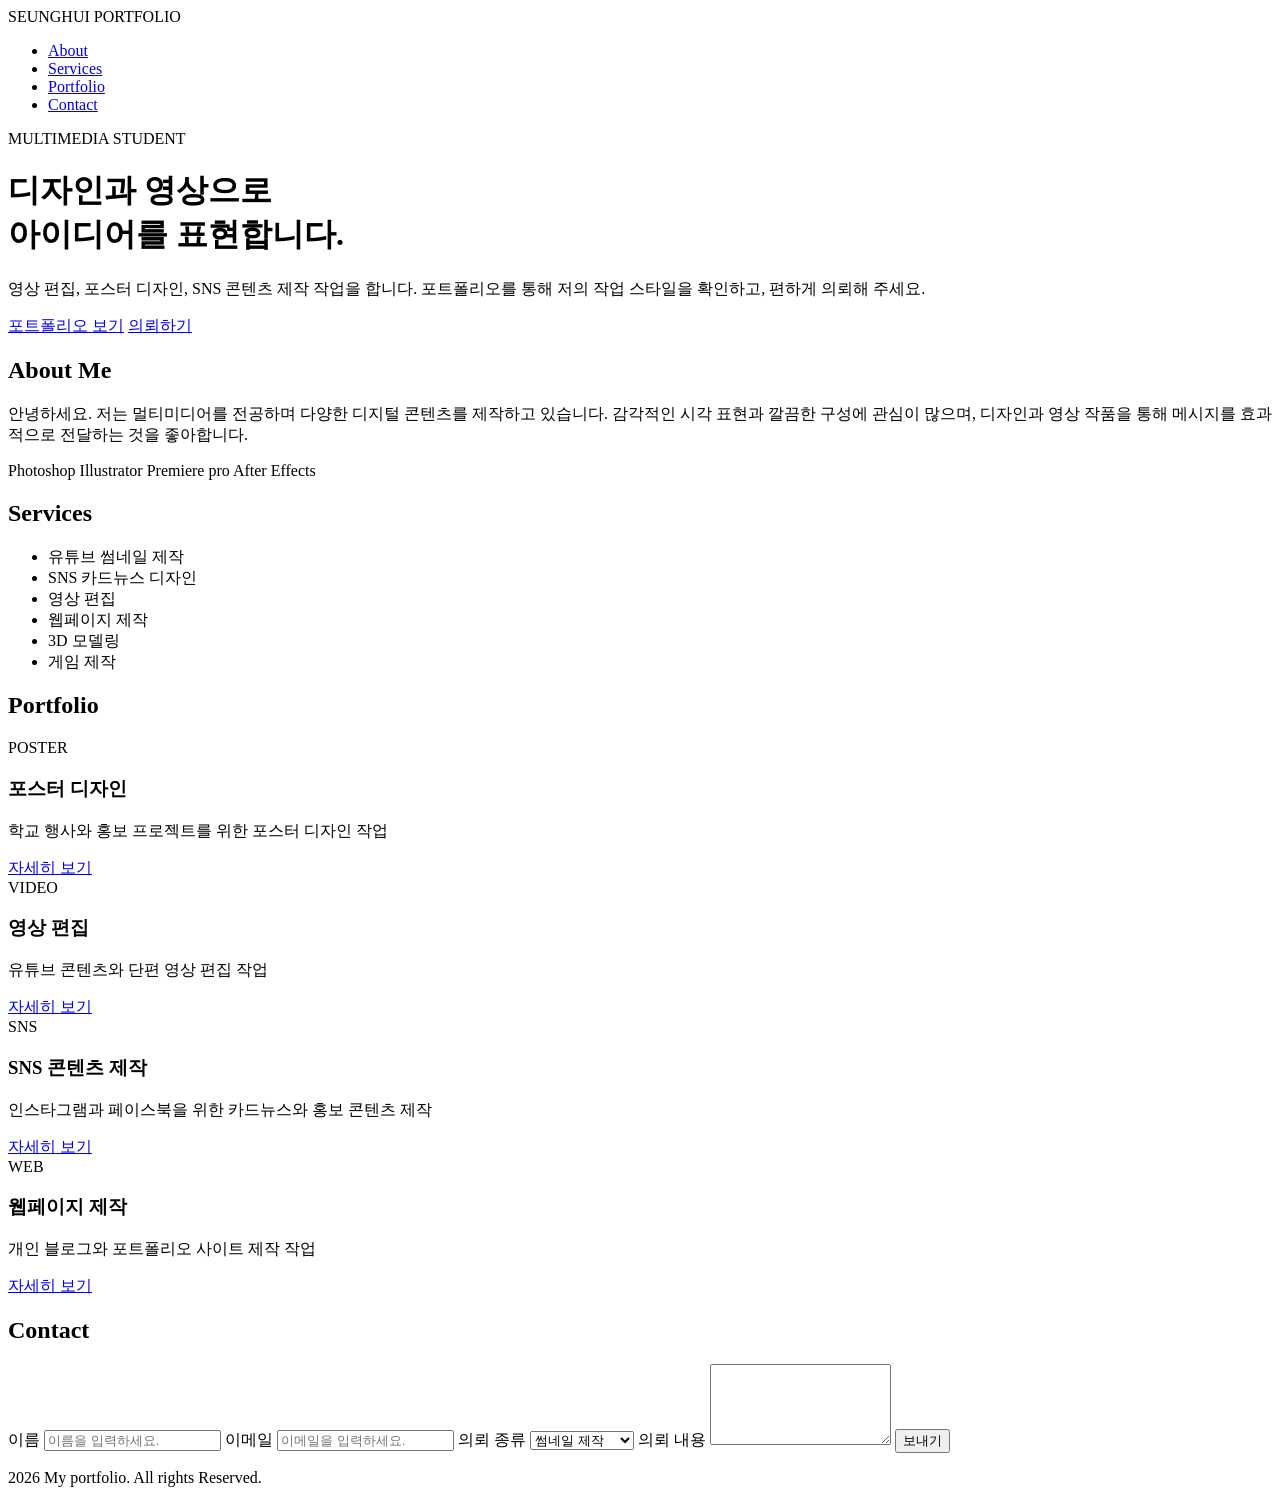
==== index.html @ 31e4a4b2 "Add files via upload" ====
<!DOCTYPE html>
<html lang="en">
    <head>
        <meta charset="UTF-8">
        <meta name="viewport" content="width=device-width, initial-scale=1.0">
        <title>Seunghui portfolio</title>
    </head>
    <body>
        <nav>
        <div>SEUNGHUI PORTFOLIO</div>
        <ul>
            <li><a href="#about">About</a></li>
            <li><a href="#services">Services</a></li>
            <li><a href="#portfolio">Portfolio</a></li>
            <li><a href="#contact">Contact</a></li>
        </ul>
</nav>

<header>
        <div>
            <p>MULTIMEDIA STUDENT</p>
            <h1>디자인과 영상으로<br> 아이디어를 표현합니다.</h1>
            <p>영상 편집, 포스터 디자인, SNS 콘텐츠 제작 작업을 합니다. 포트폴리오를 통해 저의 작업 스타일을 확인하고, 편하게 의뢰해 주세요.</p>

            <div>
                <a href="#">포트폴리오 보기</a>
                <a href="#">의뢰하기</a>
            </div>
        </div>
        </header>

        <section id="about"> 
        <h2>About Me</h2>
        <p>안녕하세요. 저는 멀티미디어를 전공하며 다양한 디지털 콘텐츠를 제작하고 있습니다.
            감각적인 시각 표현과 깔끔한 구성에 관심이 많으며, 디자인과 영상 작품을 통해 메시지를 효과적으로 전달하는 것을 좋아합니다.
        </p>

        <div>
            <span>Photoshop</span>
            <span>Illustrator</span>
            <span>Premiere pro</span>
            <span>After Effects</span>
        </div>
        </section>

        <section id="services"> 
            <h2>Services</h2>
            <ul>
                <li>유튜브 썸네일 제작</li>
                <li>SNS 카드뉴스 디자인</li>
                <li>영상 편집</li>
                <li>웹페이지 제작</li>
                <li>3D 모델링</li>
                <li>게임 제작</li>
            </ul>
        </section>

        <section id="portfolio"> 
            <h2>Portfolio</h2>
            <div class="portfolio-grid">
                <div class="card">
                    <div>POSTER</div>
                    <h3>포스터 디자인</h3>
                    <p>학교 행사와 홍보 프로젝트를 위한 포스터 디자인 작업</p> 
                    <a href="#">자세히 보기</a>
                </div>

                <div class="card">
                    <div>VIDEO</div>
                    <h3>영상 편집</h3>
                    <p>유튜브 콘텐츠와 단편 영상 편집 작업</p>
                    <a href="#">자세히 보기</a>
                </div>

                <div class="card">
                    <div>SNS</div>
                    <h3>SNS 콘텐츠 제작</h3>
                    <p>인스타그램과 페이스북을 위한 카드뉴스와 홍보 콘텐츠 제작</p>
                    <a href="#">자세히 보기</a>
                </div>

                <div class="card">
                    <div>WEB</div>
                    <h3>웹페이지 제작</h3>
                    <p>개인 블로그와 포트폴리오 사이트 제작 작업</p>
                    <a href="#">자세히 보기</a>
                </div>
            </div>
        </section>

        <section id="contact"> 
            <h2>Contact</h2>

            <form>
                <label for="name">이름</label>
                <input type="text" name="name" placeholder="이름을 입력하세요.">

                <label for="email">이메일</label>
                <input type="email" name="email" placeholder="이메일을 입력하세요.">
                
                <label for="type">의뢰 종류</label>
                <select name="type">
                    <option>썸네일 제작</option>
                    <option>포스터 디자인</option>
                    <option>영상 편집</option>
                    <option>웹페이지 제작</option>
                </select>

                <label>의뢰 내용</label>
                <textarea name="message" placeholder="의뢰할 내용을 입력하세요." rows="5">
                </textarea>

                <input type="submit" value="보내기">
            </form>
        </section>

         <footer>
         <p>2026 My portfolio. All rights Reserved.</p>
         </footer>
    </body>

    </body>
</html>
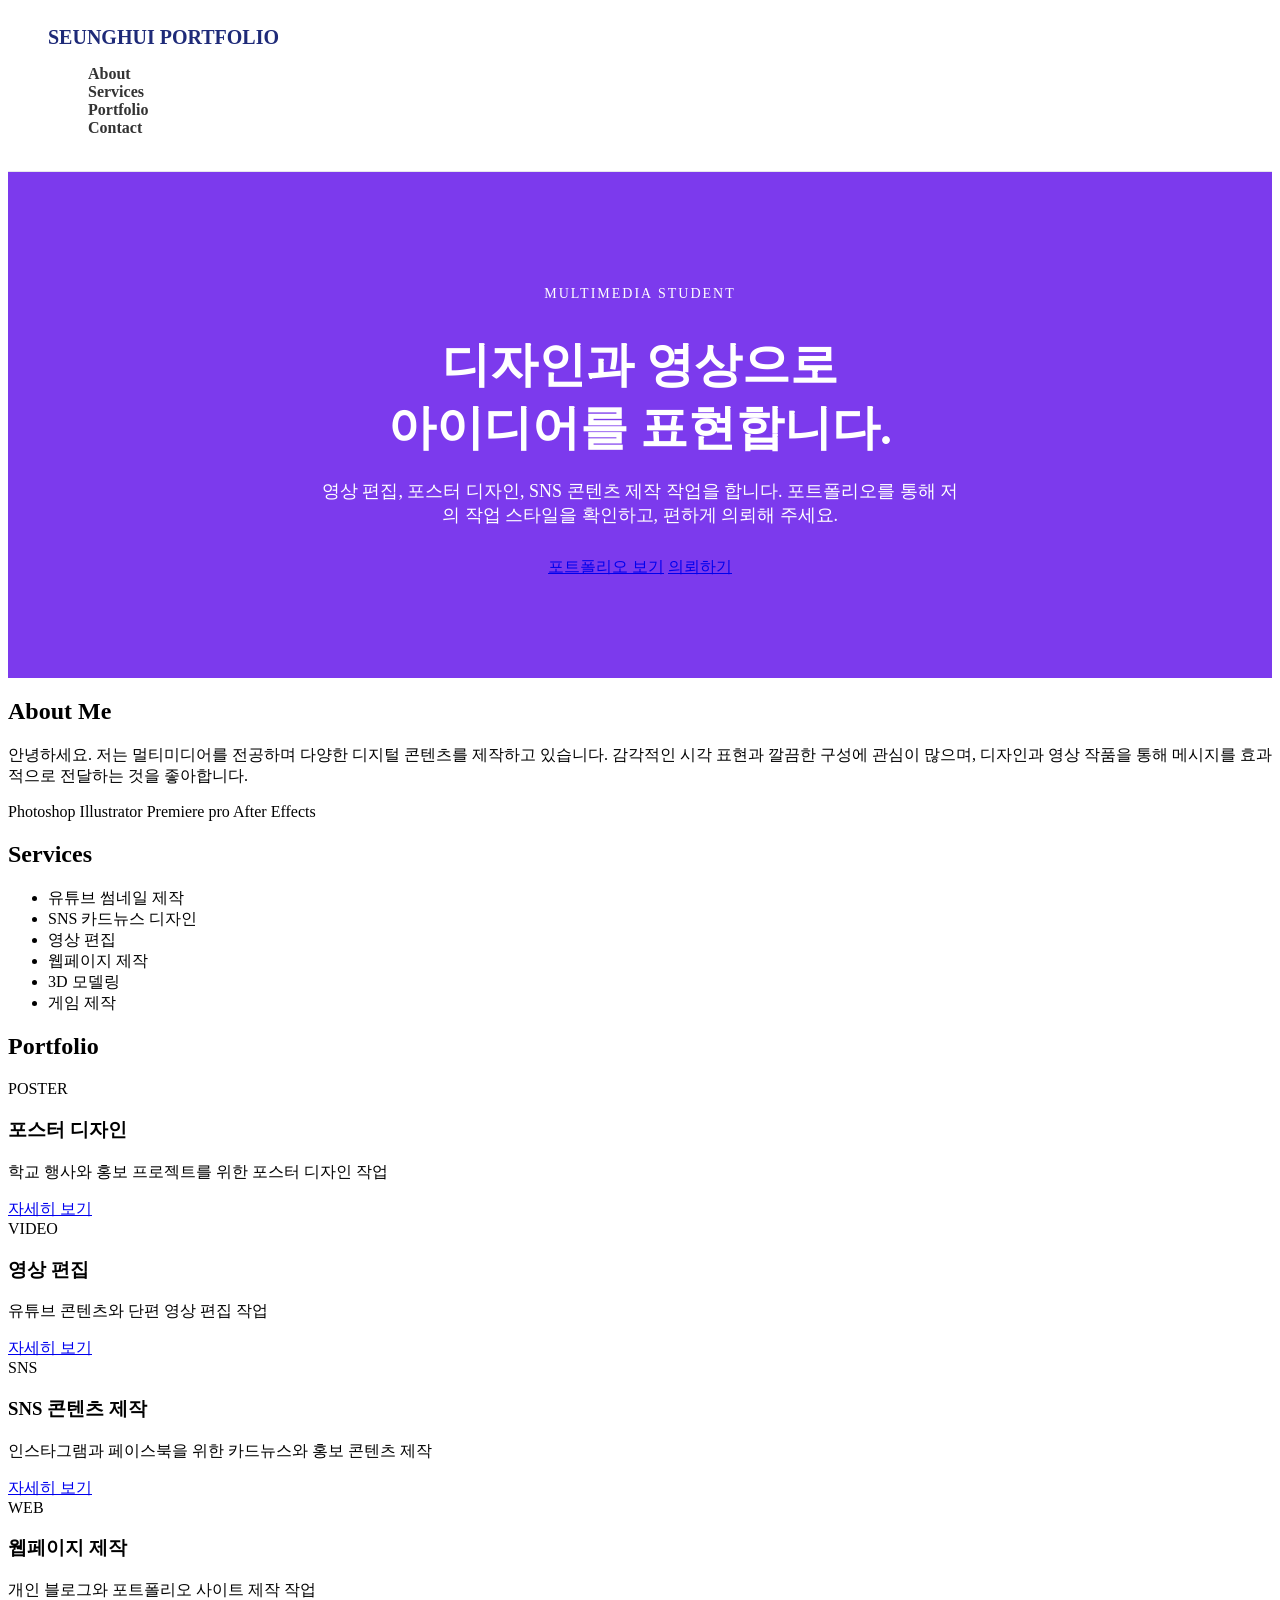
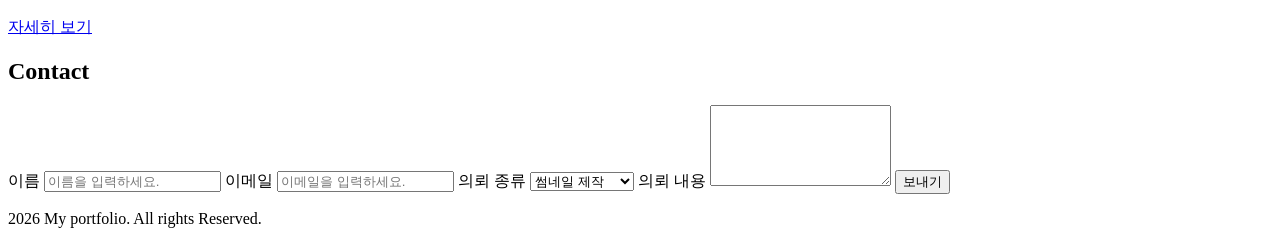
==== commit e200e2b5: "Add files via upload" ====
--- a/index.html
+++ b/index.html
@@ -4,10 +4,11 @@
         <meta charset="UTF-8">
         <meta name="viewport" content="width=device-width, initial-scale=1.0">
         <title>Seunghui portfolio</title>
+        <link rel="stylesheet" href="style.css">
     </head>
     <body>
         <nav>
-        <div>SEUNGHUI PORTFOLIO</div>
+        <div class="logo">SEUNGHUI PORTFOLIO</div>
         <ul>
             <li><a href="#about">About</a></li>
             <li><a href="#services">Services</a></li>
@@ -16,13 +17,13 @@
         </ul>
 </nav>
 
-<header>
-        <div>
-            <p>MULTIMEDIA STUDENT</p>
+<header class="hero">
+        <div class="hero-text">
+            <p class="small-title">MULTIMEDIA STUDENT</p>
             <h1>디자인과 영상으로<br> 아이디어를 표현합니다.</h1>
-            <p>영상 편집, 포스터 디자인, SNS 콘텐츠 제작 작업을 합니다. 포트폴리오를 통해 저의 작업 스타일을 확인하고, 편하게 의뢰해 주세요.</p>
+            <p class="hero-description">영상 편집, 포스터 디자인, SNS 콘텐츠 제작 작업을 합니다. 포트폴리오를 통해 저의 작업 스타일을 확인하고, 편하게 의뢰해 주세요.</p>
 
-            <div>
+            <div class="hero-buttons">
                 <a href="#">포트폴리오 보기</a>
                 <a href="#">의뢰하기</a>
             </div>
--- a/style.css
+++ b/style.css
@@ -0,0 +1,50 @@
+nav {
+background-color: #ffff;
+border-bottom: 1px solid #e5e7eb;
+padding: 18px 40px;
+}
+
+nav ul {
+    list-style: none;
+}
+
+nav ul li a {
+    text-decoration: none;
+    color: #333;
+    font-weight: bold;
+}
+
+nav ul li a:hover{
+    color: #7c3aed;
+}
+
+.logo{
+    font-size: 20px;
+    font-weight: bold;
+    color: #1e2a78;
+}
+
+.hero{
+    background-color: #7c3aed;
+    color: white;
+    padding: 100px 20px;
+    text-align: center;
+}
+
+.small-title{
+    font-size: 14px;
+    letter-spacing: 2px;
+    margin-bottom: 15px;
+}
+
+.hero h1{
+    font-size: 48px;
+    margin-bottom: 20px;
+    line-height: 1.3;
+}
+
+.hero-description{
+    font-size: 18px;
+    width: 650px;
+    margin: 0 auto 30px auto;
+}
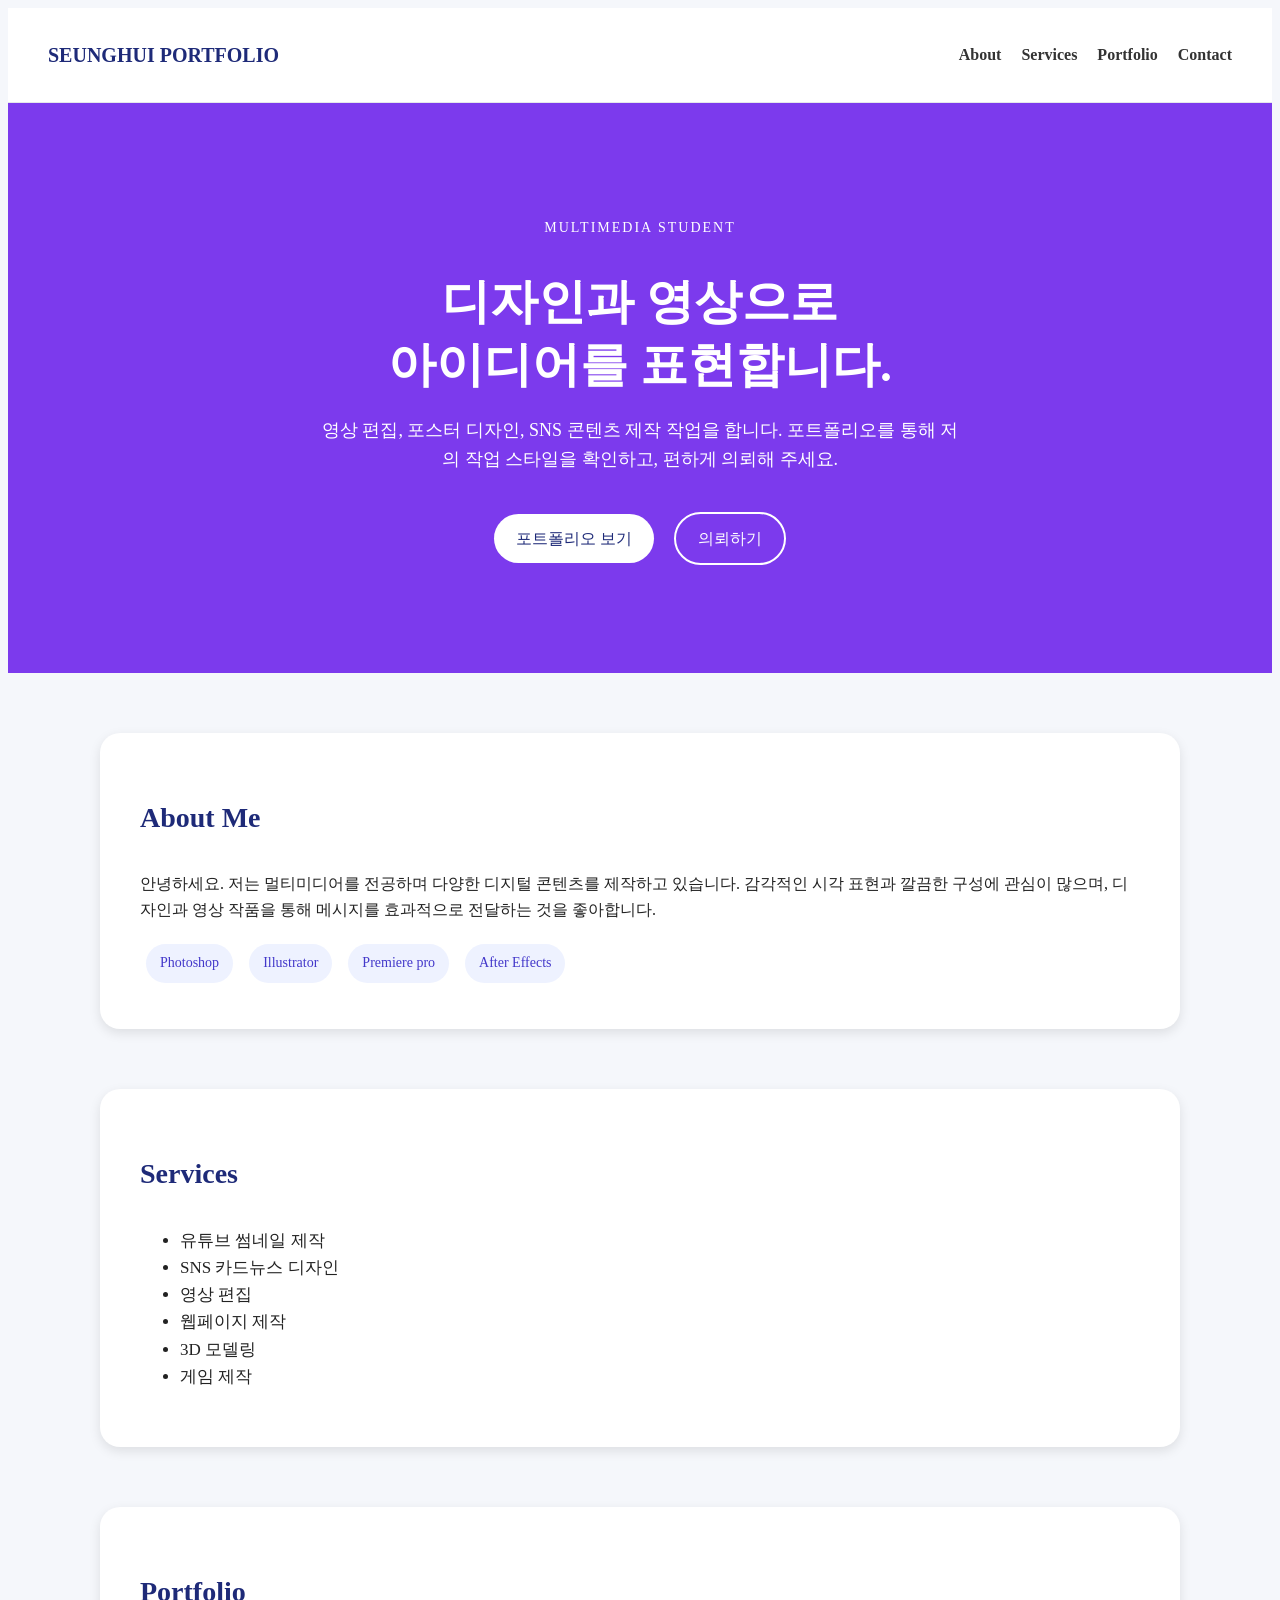
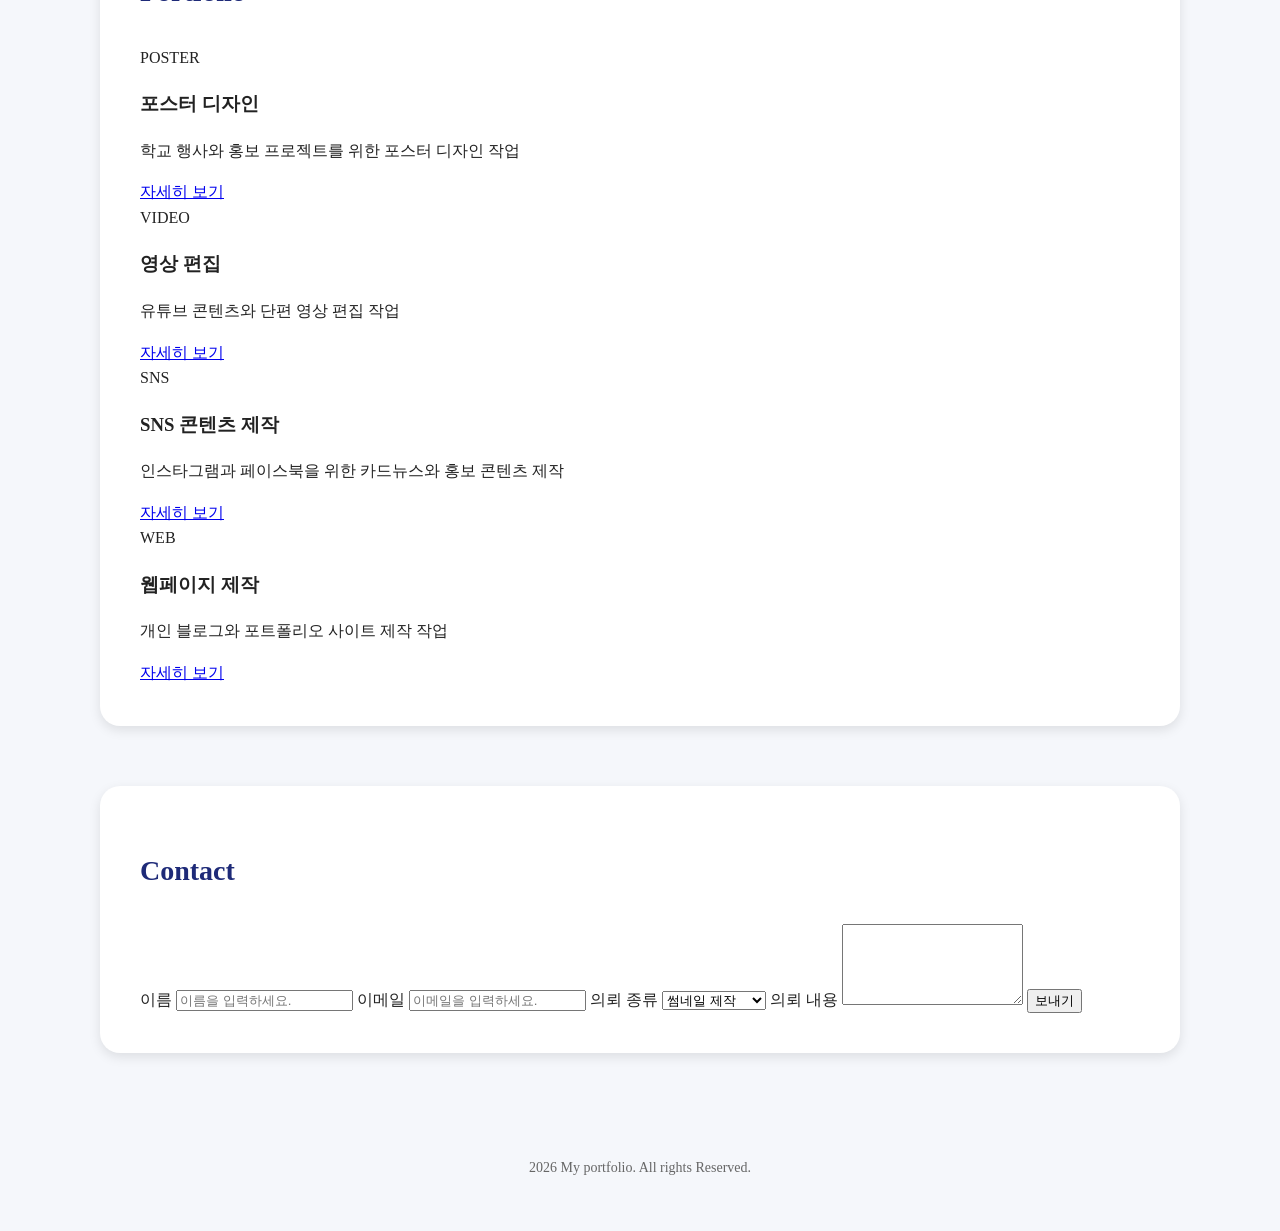
==== commit a89fdc80: "Add files via upload" ====
--- a/index.html
+++ b/index.html
@@ -24,8 +24,8 @@
             <p class="hero-description">영상 편집, 포스터 디자인, SNS 콘텐츠 제작 작업을 합니다. 포트폴리오를 통해 저의 작업 스타일을 확인하고, 편하게 의뢰해 주세요.</p>
 
             <div class="hero-buttons">
-                <a href="#">포트폴리오 보기</a>
-                <a href="#">의뢰하기</a>
+                <a href="#" class="btn first">포트폴리오 보기</a>
+                <a href="#" class="btn second">의뢰하기</a>
             </div>
         </div>
         </header>
@@ -36,7 +36,7 @@
             감각적인 시각 표현과 깔끔한 구성에 관심이 많으며, 디자인과 영상 작품을 통해 메시지를 효과적으로 전달하는 것을 좋아합니다.
         </p>
 
-        <div>
+        <div class="skills">
             <span>Photoshop</span>
             <span>Illustrator</span>
             <span>Premiere pro</span>
@@ -44,7 +44,7 @@
         </div>
         </section>
 
-        <section id="services"> 
+        <section id="service"> 
             <h2>Services</h2>
             <ul>
                 <li>유튜브 썸네일 제작</li>
--- a/style.css
+++ b/style.css
@@ -2,10 +2,16 @@
 background-color: #ffff;
 border-bottom: 1px solid #e5e7eb;
 padding: 18px 40px;
+display: flex;
+justify-content: space-between;
+align-items: center;
 }
 
 nav ul {
     list-style: none;
+    display: flex;
+    justify-content: space-between;
+    gap:20px;
 }
 
 nav ul li a {
@@ -47,4 +53,73 @@
     font-size: 18px;
     width: 650px;
     margin: 0 auto 30px auto;
+}
+
+.btn{
+    display: inline-block;
+    padding: 12px 22px;
+    border-radius: 30px;
+    text-decoration: none;
+    margin: 8px;
+}
+
+.first{
+background-color: white;
+color: #1e2a78;
+}
+
+.first:hover{
+    background-color: #f3f4f6;
+}
+
+.second{
+border: 2px solid white;
+color: white;
+}
+
+.second:hover{
+    background-color: white;
+    color: #1e2a78;
+}
+
+body{
+    background-color: #f5f7fb;
+    color: #222;
+    line-height: 1.6
+}
+
+section{
+    background-color: white;
+    width: 1000px;
+    margin: 60px auto;
+    padding: 40px;
+    border-radius: 20px;
+    box-shadow: rgba(0, 0, 0, 0.1) 0px 4px 12px;
+}
+
+section h2{
+    font-size: 28px;
+    margin-bottom: 30px;
+    color: #1e2a78;
+}
+
+.skills span{
+    display: inline-block;
+    background-color: #eef2ff;
+    padding: 8px 14px;
+    border-radius: 20px;
+    margin: 6px;
+    font-size: 14px;
+    color: #4338ca;
+}
+
+#service ul{
+    font-size: 17px;
+}
+
+footer{
+    text-align: center;
+    padding: 30px 20px;
+    color: #666;
+    font-size: 14px;
 }
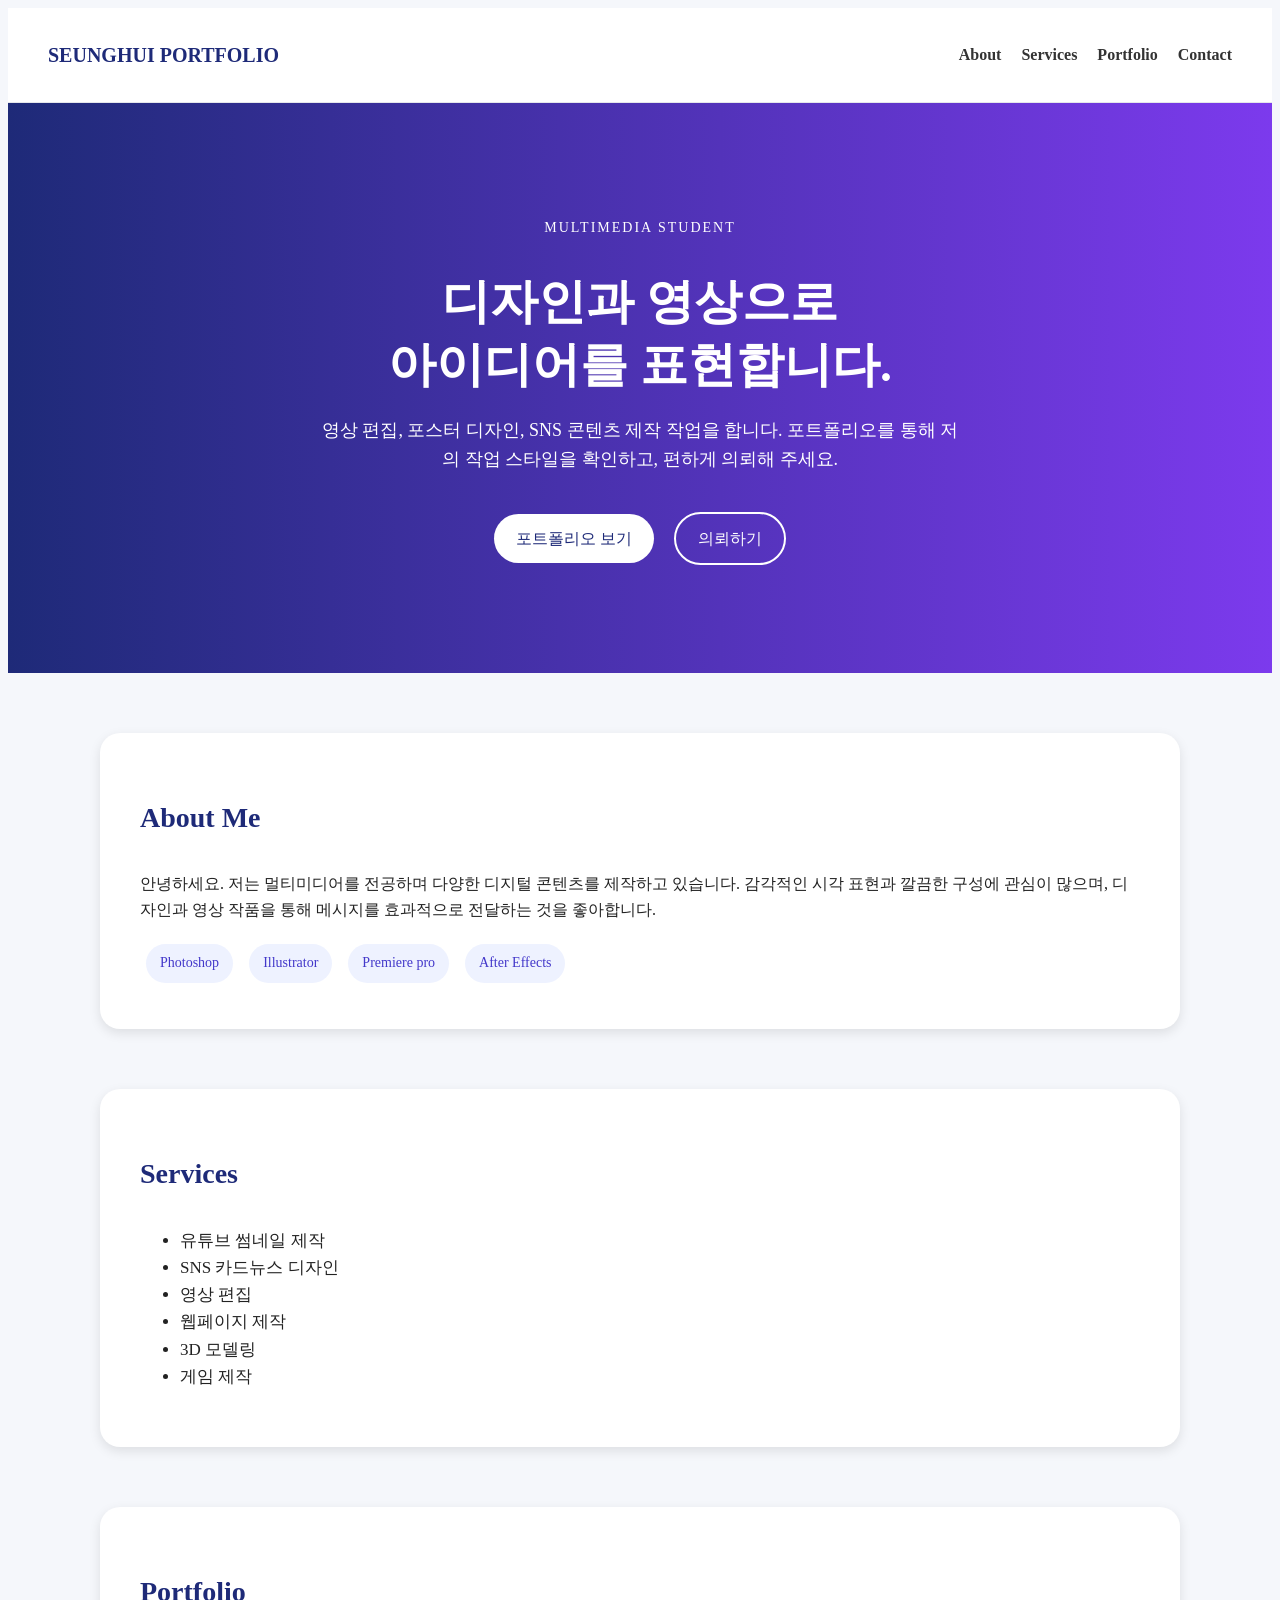
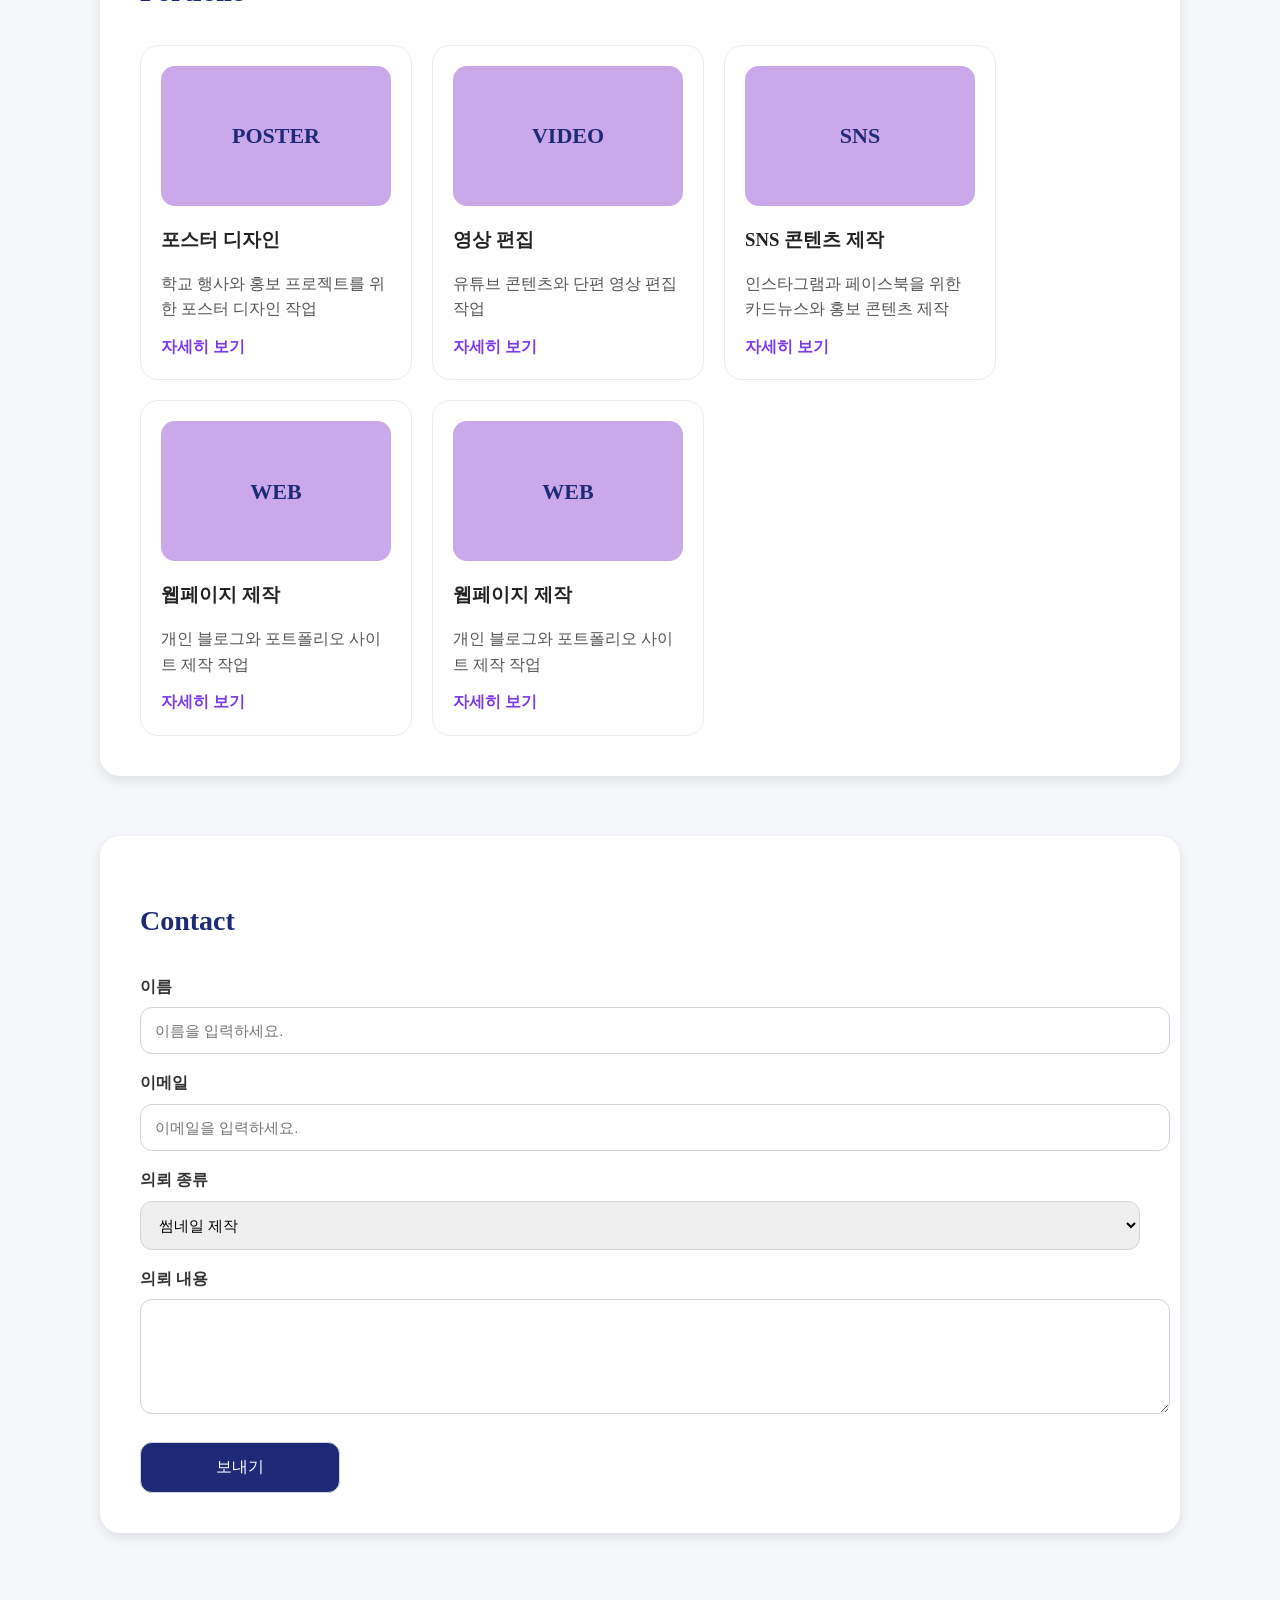
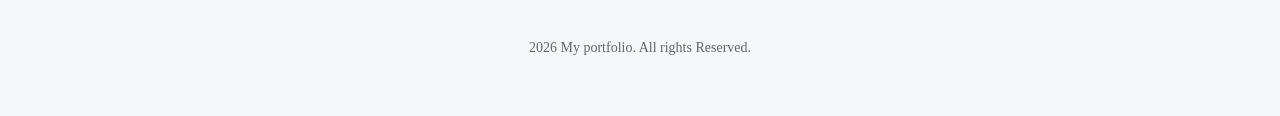
==== commit 30599bb0: "Add files via upload" ====
--- a/index.html
+++ b/index.html
@@ -60,39 +60,47 @@
             <h2>Portfolio</h2>
             <div class="portfolio-grid">
                 <div class="card">
-                    <div>POSTER</div>
+                    <div class="card-image">POSTER</div>
                     <h3>포스터 디자인</h3>
                     <p>학교 행사와 홍보 프로젝트를 위한 포스터 디자인 작업</p> 
                     <a href="#">자세히 보기</a>
                 </div>
 
                 <div class="card">
-                    <div>VIDEO</div>
+                    <div class="card-image">VIDEO</div>
                     <h3>영상 편집</h3>
                     <p>유튜브 콘텐츠와 단편 영상 편집 작업</p>
                     <a href="#">자세히 보기</a>
                 </div>
 
                 <div class="card">
-                    <div>SNS</div>
+                    <div class="card-image">SNS</div>
                     <h3>SNS 콘텐츠 제작</h3>
                     <p>인스타그램과 페이스북을 위한 카드뉴스와 홍보 콘텐츠 제작</p>
                     <a href="#">자세히 보기</a>
                 </div>
 
                 <div class="card">
-                    <div>WEB</div>
+                    <div class="card-image">WEB</div>
                     <h3>웹페이지 제작</h3>
                     <p>개인 블로그와 포트폴리오 사이트 제작 작업</p>
                     <a href="#">자세히 보기</a>
                 </div>
+
+                 <div class="card">
+                    <div class="card-image">WEB</div>
+                    <h3>웹페이지 제작</h3>
+                    <p>개인 블로그와 포트폴리오 사이트 제작 작업</p>
+                    <a href="#">자세히 보기</a>
+                </div>
+
             </div>
         </section>
 
         <section id="contact"> 
             <h2>Contact</h2>
 
-            <form>
+            <form class="contact-form">
                 <label for="name">이름</label>
                 <input type="text" name="name" placeholder="이름을 입력하세요.">
 
--- a/style.css
+++ b/style.css
@@ -31,7 +31,8 @@
 }
 
 .hero{
-    background-color: #7c3aed;
+   background: #b08989;
+background: linear-gradient(to right, #1e2a78, #7c3aed);
     color: white;
     padding: 100px 20px;
     text-align: center;
@@ -122,4 +123,76 @@
     padding: 30px 20px;
     color: #666;
     font-size: 14px;
+}
+
+.card{
+    width: 230px;
+    border: 1px solid #ececec;
+    border-radius: 18px;
+    padding: 20px;
+}
+
+.card h3{
+    color: #222;
+    margin-bottom: 15px;
+}
+
+.card p{
+    color: #555;
+    margin-bottom: 12px;
+}
+
+.card a{
+    color: #7c3aed;
+    text-decoration: none;
+    font-weight: bold;
+}
+
+.card a:hover{
+    text-decoration: underline;
+}
+
+.card-image{
+    height: 140px;
+    background-color: rgb(202, 168, 234);
+    border-radius: 14px;
+    font-size: 22px;
+    font-weight: bold;
+    color: #1e2a78;
+    display: flex;
+    justify-content: center;
+    align-items: center;
+    margin-bottom: 18px;
+}
+
+.portfolio-grid{
+    display: flex;
+    gap: 20px;
+    flex-wrap: wrap;
+}
+
+.contact-form label{
+display: block;
+margin-top: 16px;
+margin-bottom: 8px;
+color: #333;
+font-weight: bold;
+}
+
+.contact-form input,
+.contact-form select,
+.contact-form textarea{
+    width: 100%;
+    padding: 14px;
+    border: 1px solid #d1d5db;
+    border-radius: 12px;
+    font-size: 15px;
+}
+
+.contact-form input[type="submit"]{
+    margin-top: 20px;
+    background-color: #1e2a78;
+    color: white;
+    width: 200px;
+    font-size: 16px;
 }
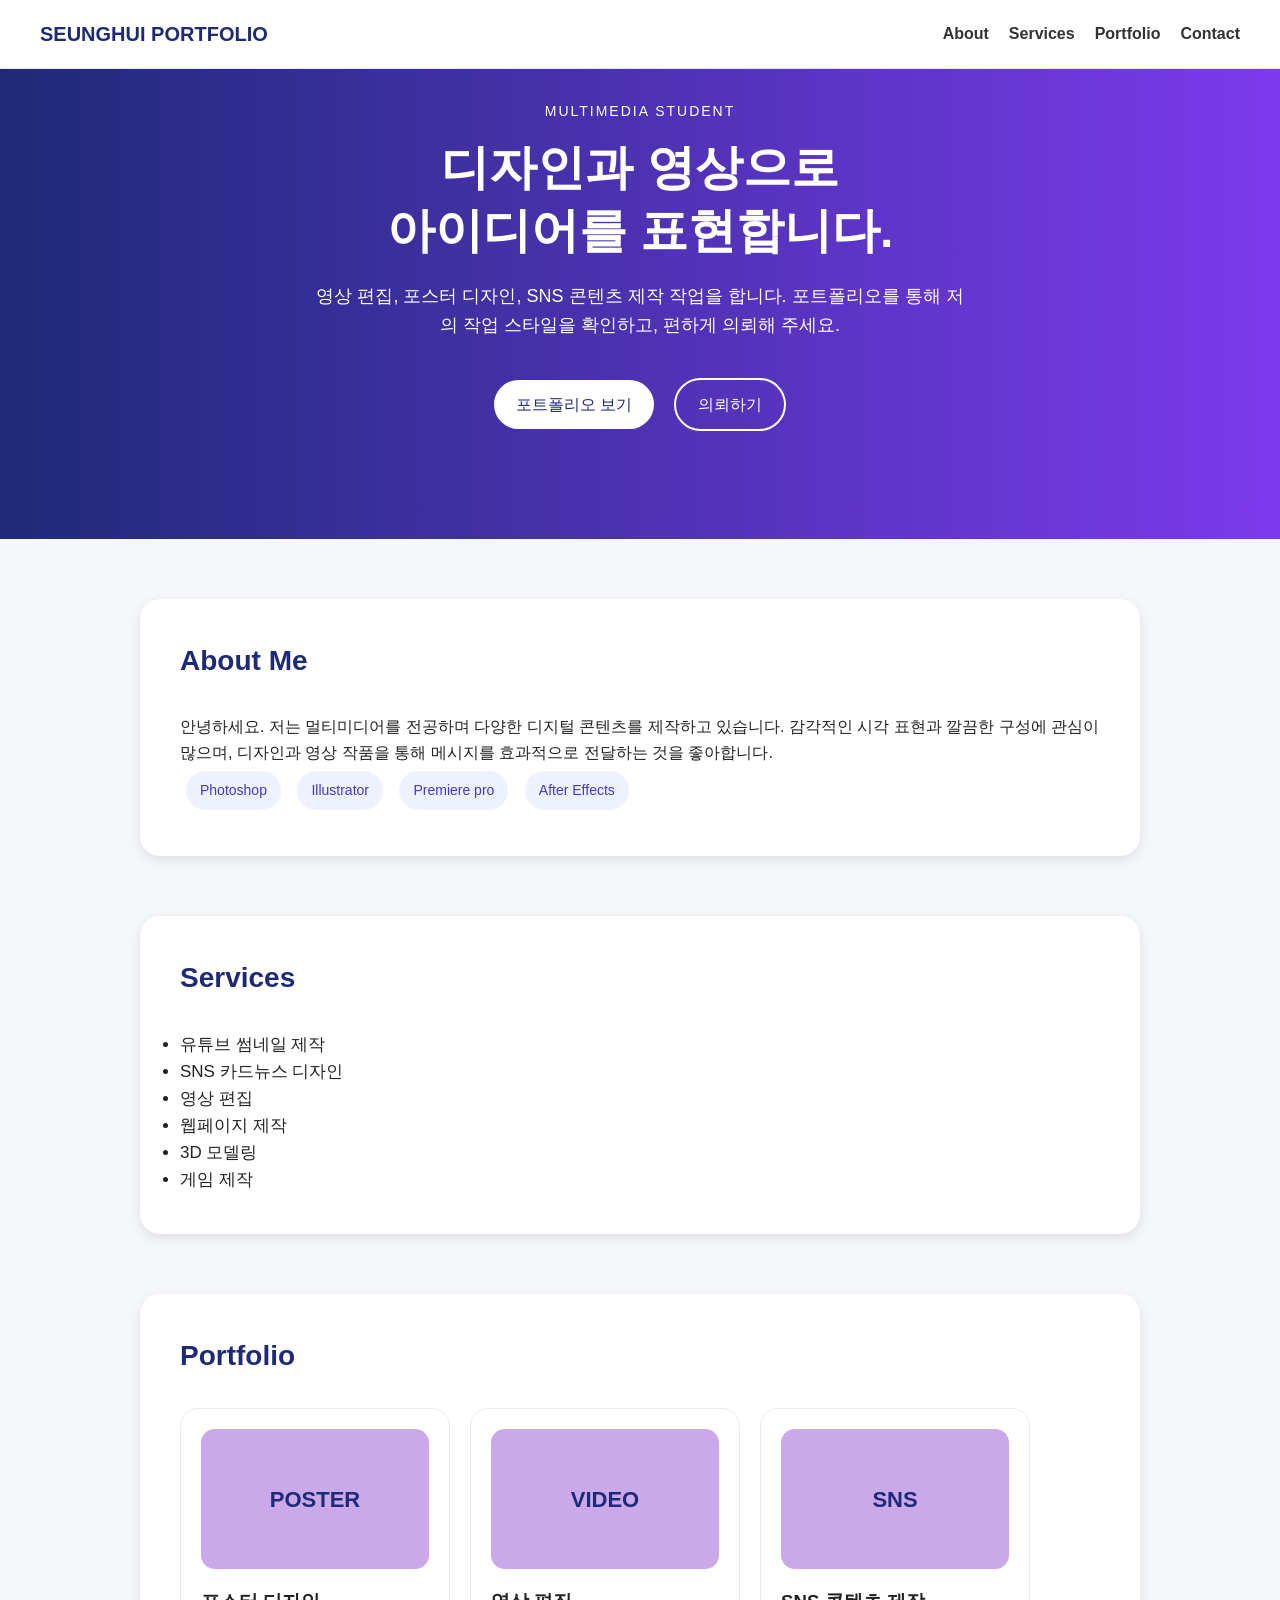
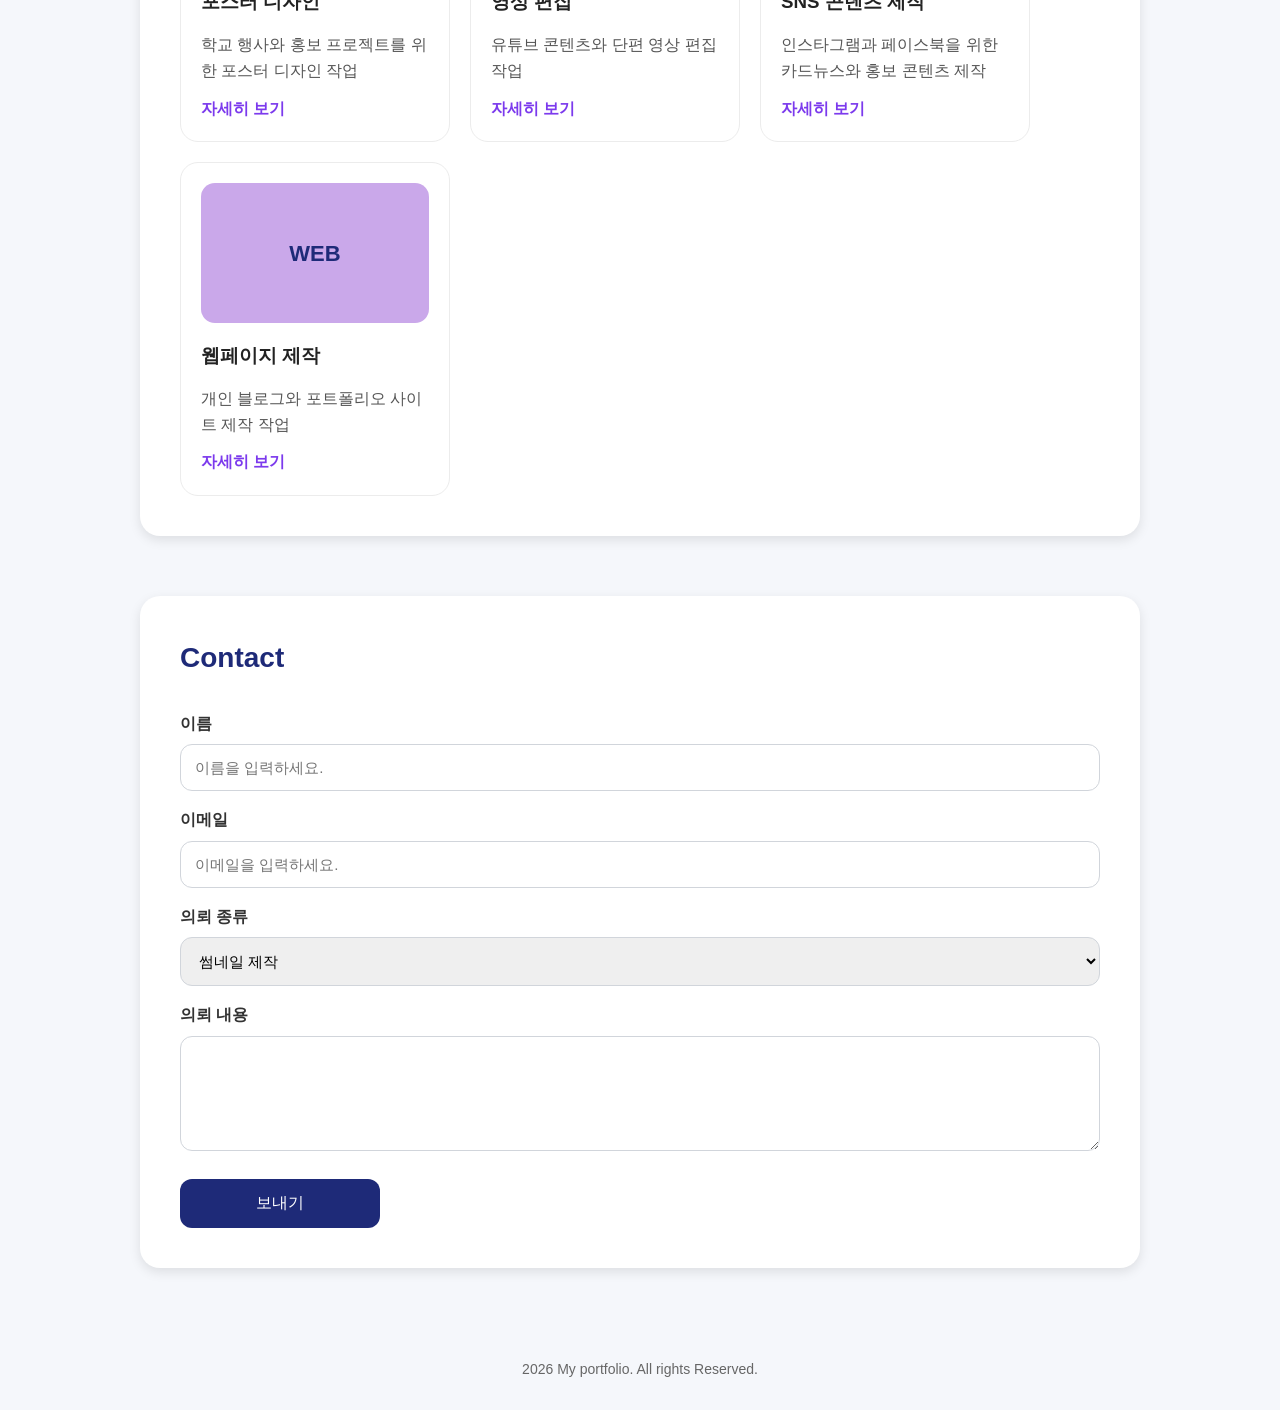
==== commit eed65865: "Add files via upload" ====
--- a/index.html
+++ b/index.html
@@ -58,42 +58,35 @@
 
         <section id="portfolio"> 
             <h2>Portfolio</h2>
+
             <div class="portfolio-grid">
                 <div class="card">
                     <div class="card-image">POSTER</div>
                     <h3>포스터 디자인</h3>
                     <p>학교 행사와 홍보 프로젝트를 위한 포스터 디자인 작업</p> 
-                    <a href="#">자세히 보기</a>
+                    <a href="poster.html" target="_blank">자세히 보기</a>
                 </div>
 
                 <div class="card">
                     <div class="card-image">VIDEO</div>
                     <h3>영상 편집</h3>
                     <p>유튜브 콘텐츠와 단편 영상 편집 작업</p>
-                    <a href="#">자세히 보기</a>
+                    <a href="video.html" target="_blank">자세히 보기</a>
                 </div>
 
                 <div class="card">
                     <div class="card-image">SNS</div>
                     <h3>SNS 콘텐츠 제작</h3>
                     <p>인스타그램과 페이스북을 위한 카드뉴스와 홍보 콘텐츠 제작</p>
-                    <a href="#">자세히 보기</a>
+                    <a href="sns.html" target="_blank">자세히 보기</a>
                 </div>
 
                 <div class="card">
                     <div class="card-image">WEB</div>
                     <h3>웹페이지 제작</h3>
                     <p>개인 블로그와 포트폴리오 사이트 제작 작업</p>
-                    <a href="#">자세히 보기</a>
+                    <a href="web.html" target="_blank">자세히 보기</a>
                 </div>
-
-                 <div class="card">
-                    <div class="card-image">WEB</div>
-                    <h3>웹페이지 제작</h3>
-                    <p>개인 블로그와 포트폴리오 사이트 제작 작업</p>
-                    <a href="#">자세히 보기</a>
-                </div>
-
             </div>
         </section>
 
--- a/style.css
+++ b/style.css
@@ -1,3 +1,16 @@
+*{
+    box-sizing: border-box;
+    margin: 0;
+    padding: 0;
+    font-family: Arial, sans-serif;
+}
+
+body{
+    background-color: #f5f7fb;
+    color: #222;
+    line-height: 1.6;
+}
+
 nav {
 background-color: #ffff;
 border-bottom: 1px solid #e5e7eb;
@@ -5,6 +18,11 @@
 display: flex;
 justify-content: space-between;
 align-items: center;
+position: fixed;
+width: 100%;
+top: 0;
+left: 0;
+z-index: 1000;
 }
 
 nav ul {
@@ -36,6 +54,7 @@
     color: white;
     padding: 100px 20px;
     text-align: center;
+    animation: fadeUp 1s ease;
 }
 
 .small-title{
@@ -83,11 +102,6 @@
     color: #1e2a78;
 }
 
-body{
-    background-color: #f5f7fb;
-    color: #222;
-    line-height: 1.6
-}
 
 section{
     background-color: white;
@@ -126,10 +140,16 @@
 }
 
 .card{
-    width: 230px;
+    width: 270px;
     border: 1px solid #ececec;
     border-radius: 18px;
     padding: 20px;
+    transition: box-shadow 0.3s, transform 0.3s;
+}
+
+.card:hover{
+    transform: translate(0, -8px);
+    box-shadow: 0 10px 24px rgba(0,0,0,0.12);
 }
 
 .card h3{
@@ -195,4 +215,23 @@
     color: white;
     width: 200px;
     font-size: 16px;
+    border: none;
+    padding: 14px 24px;
+    transition: background-color 0.3s, transform 0.3s;
+}
+
+.contact-form input[type="submit"]:hover{
+    background-color: #7c3aed;
+    transform: translate(0,-4px);
+}
+
+@keyframes fadeUp{
+    from{
+        opacity: 0;
+        transform: translate(0, 25px);
+    }
+    to{
+        opacity: 1;
+        transform: translate(0,0);
+    }
 }
